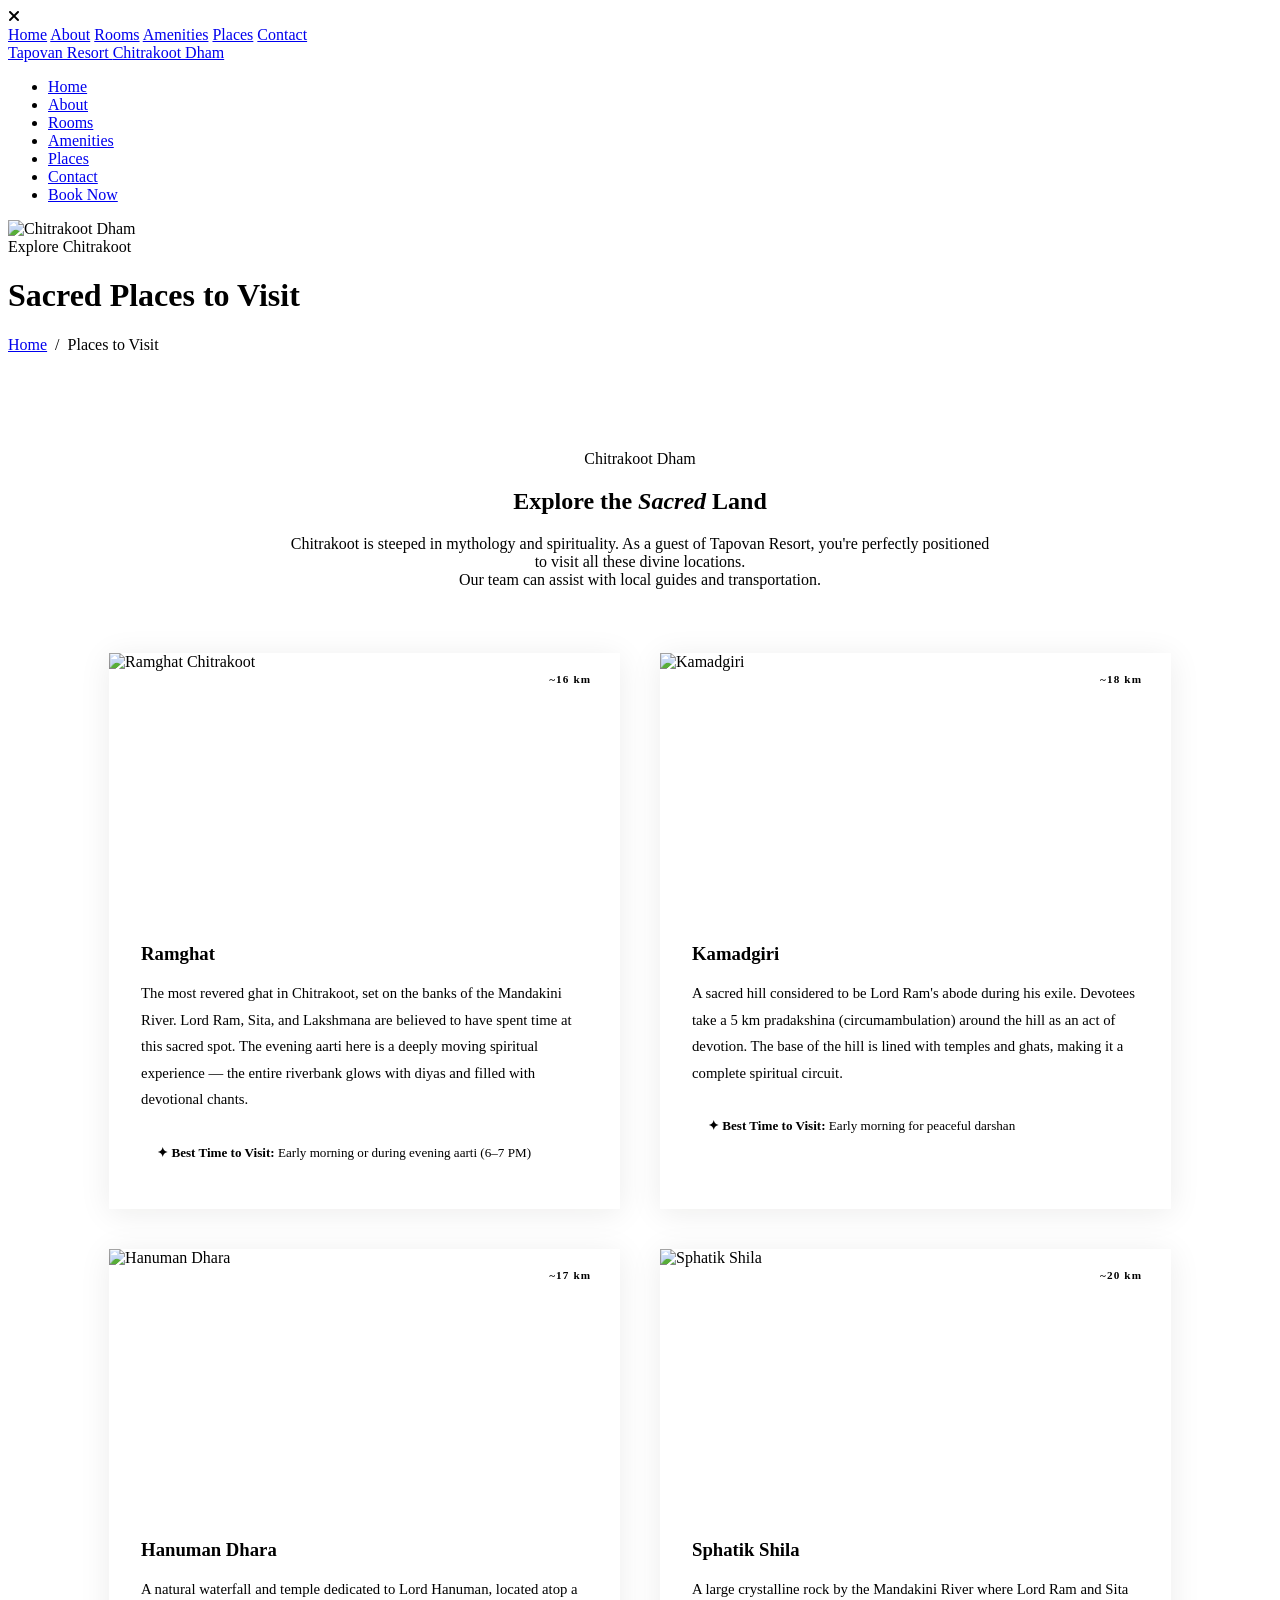
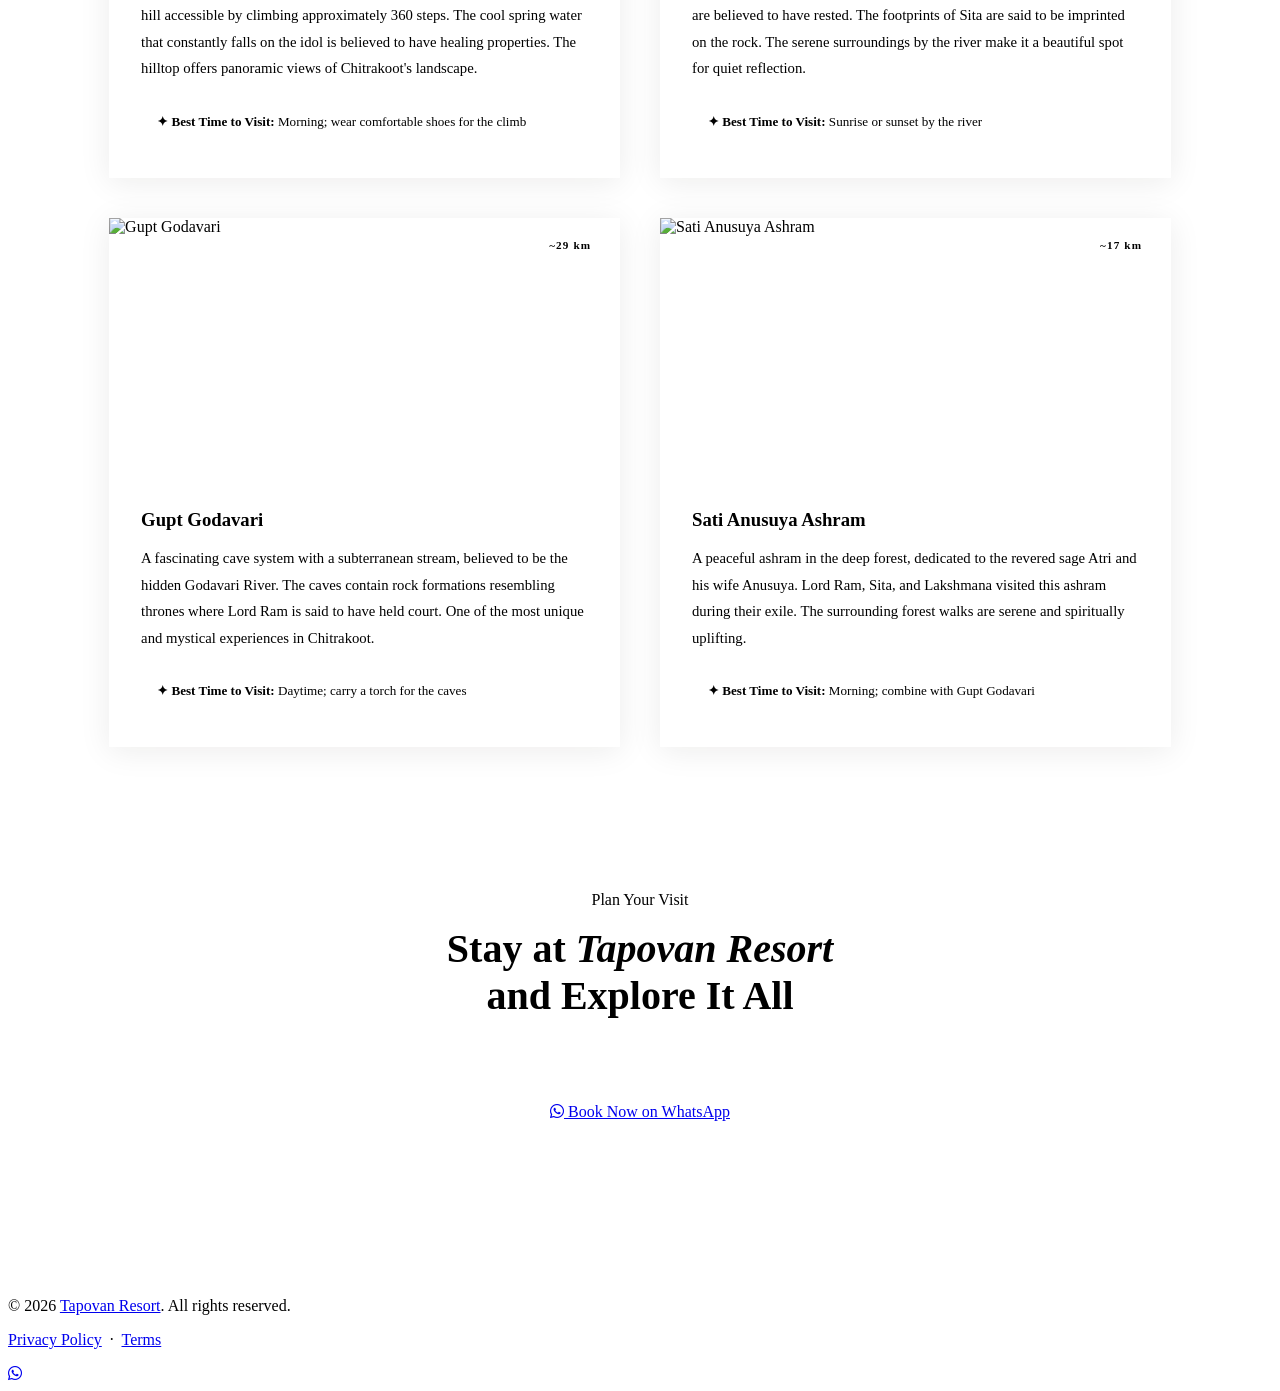
==== pages/places/index.html @ 36ac2119 "Create index.html" ====
<!DOCTYPE html>
<html lang="en">
<head>
  <meta charset="UTF-8" />
  <link rel="canonical" href="https://tapovanresort.co.in/pages/places/" />
  <meta name="viewport" content="width=device-width, initial-scale=1.0" />
  <title>Places to Visit Near Tapovan Resort - Chitrakoot Dham</title>
  <meta name="description" content="Explore the sacred places of Chitrakoot near Tapovan Resort — Ramghat, Kamadgiri, Hanuman Dhara, Sphatik Shila and more." />
  <link rel="stylesheet" href="../css/style.css" />
  <link rel="stylesheet" href="https://cdnjs.cloudflare.com/ajax/libs/font-awesome/6.5.0/css/all.min.css" />
  <style>
    .places-detail-grid {
      display: grid;
      grid-template-columns: repeat(auto-fit, minmax(340px, 1fr));
      gap: 2.5rem;
      margin-top: 4rem;
    }
    .place-detail-card {
      background: var(--white);
      overflow: hidden;
      box-shadow: 0 4px 30px rgba(26,22,18,0.08);
      transition: var(--transition);
    }
    .place-detail-card:hover { transform: translateY(-6px); box-shadow: var(--shadow); }
    .place-detail-img {
      height: 240px;
      overflow: hidden;
      position: relative;
    }
    .place-detail-img img {
      width: 100%; height: 100%;
      object-fit: cover;
      transition: transform 0.6s ease;
    }
    .place-detail-card:hover .place-detail-img img { transform: scale(1.06); }
    .place-distance-badge {
      position: absolute;
      top: 1rem; right: 1rem;
      background: var(--gold);
      color: var(--dark);
      font-size: 0.7rem;
      font-weight: 700;
      padding: 0.3rem 0.8rem;
      letter-spacing: 0.1em;
    }
    .place-detail-info { padding: 2rem; }
    .place-detail-info h3 { margin-bottom: 0.5rem; }
    .place-detail-info p { color: var(--text-mid); font-size: 0.92rem; line-height: 1.8; }
    .place-tips {
      margin-top: 1rem;
      padding: 1rem;
      background: var(--cream-2);
      font-size: 0.82rem;
      color: var(--text-mid);
    }
    .place-tips strong { color: var(--gold-dark); }
  </style>
</head>
<body>

  <!-- Mobile Menu -->
  <nav class="mobile-menu">
    <div class="mobile-menu-close"><i class="fa fa-times"></i></div>
    <a href="../index.html">Home</a>
    <a href="../index.html#about">About</a>
    <a href="../index.html#rooms">Rooms</a>
    <a href="../index.html#amenities">Amenities</a>
    <!-- <a href="../index.html#gallery">Gallery</a> -->
    <a href="places.html">Places</a>
    <a href="../index.html#contact">Contact</a>
  </nav>

  <!-- Navbar -->
  <nav id="navbar">
    <a href="../index.html" class="nav-logo">
      Tapovan Resort
      <span>Chitrakoot Dham</span>
    </a>
    <ul class="nav-links">
      <li><a href="../index.html">Home</a></li>
      <li><a href="../index.html#about">About</a></li>
      <li><a href="../index.html#rooms">Rooms</a></li>
      <li><a href="../index.html#amenities">Amenities</a></li>
      <!--- <li><a href="../index.html#gallery">Gallery</a></li> -->
      <li><a href="places.html">Places</a></li>
      <li><a href="../index.html#contact">Contact</a></li>
      <li><a href="https://wa.me/919956009727" target="_blank" class="nav-book">Book Now</a></li>
    </ul>
    <div class="hamburger"><span></span><span></span><span></span></div>
  </nav>

  <!-- Page Hero -->
  <div class="page-hero">
    <div class="page-hero-bg">
      <!--EDIT: Use a Chitrakoot landscape photo here — images/places-hero.jpg -->
      <img src="../images/places-hero.jpg" alt="Chitrakoot Dham" />
    </div>
    <div class="page-hero-overlay"></div>
    <div class="page-hero-content">
      <span class="section-tag" style="color:var(--gold-light);">Explore Chitrakoot</span>
      <h1>Sacred Places to Visit</h1>
      <div class="breadcrumb">
        <a href="../index.html">Home</a> &nbsp;/&nbsp; Places to Visit
      </div>
    </div>
  </div>

  <!-- Places Section -->
  <section style="padding: 6rem 8%;">
    <div style="text-align:center; max-width:700px; margin:0 auto 2rem;">
      <span class="section-tag reveal">Chitrakoot Dham</span>
      <h2 class="section-title reveal">Explore the <em>Sacred</em> Land</h2>
      <div class="gold-line center reveal"></div>
      <p class="section-desc reveal" style="margin:0 auto;">
        Chitrakoot is steeped in mythology and spirituality. As a guest of Tapovan Resort,
        you're perfectly positioned to visit all these divine locations. <br> Our team can assist
        with local guides and transportation.
      </p>
    </div>

    <div class="places-detail-grid">
      <!--
        EDIT: Update each place card:
        - Replace image paths (../images/place-X.jpg)
        - Update distances from your resort
        - Update descriptions with accurate info
      -->

      <div class="place-detail-card reveal">
        <div class="place-detail-img">
          <img src="../images/place-ramghat.jpg" alt="Ramghat Chitrakoot" />
          <div class="place-distance-badge">~16 km</div>
        </div>
        <div class="place-detail-info">
          <h3>Ramghat</h3>
          <p>
            The most revered ghat in Chitrakoot, set on the banks of the Mandakini River.
            Lord Ram, Sita, and Lakshmana are believed to have spent time at this sacred spot.
            The evening aarti here is a deeply moving spiritual experience — the entire riverbank
            glows with diyas and filled with devotional chants.
          </p>
          <div class="place-tips">
            <strong>✦ Best Time to Visit:</strong> Early morning or during evening aarti (6–7 PM)
          </div>
        </div>
      </div>

      <div class="place-detail-card reveal reveal-delay-1">
        <div class="place-detail-img">
          <img src="../images/place-kamadgiri.jpg" alt="Kamadgiri" />
          <div class="place-distance-badge">~18 km</div>
        </div>
        <div class="place-detail-info">
          <h3>Kamadgiri</h3>
          <p>
            A sacred hill considered to be Lord Ram's abode during his exile. Devotees take a 5 km
            pradakshina (circumambulation) around the hill as an act of devotion. The base of the
            hill is lined with temples and ghats, making it a complete spiritual circuit.
          </p>
          <div class="place-tips">
            <strong>✦ Best Time to Visit:</strong> Early morning for peaceful darshan
          </div>
        </div>
      </div>

      <div class="place-detail-card reveal">
        <div class="place-detail-img">
          <img src="../images/place-hanuman.jpg" alt="Hanuman Dhara" />
          <div class="place-distance-badge">~17 km</div>
        </div>
        <div class="place-detail-info">
          <h3>Hanuman Dhara</h3>
          <p>
            A natural waterfall and temple dedicated to Lord Hanuman, located atop a hill accessible
            by climbing approximately 360 steps. The cool spring water that constantly falls on the
            idol is believed to have healing properties. The hilltop offers panoramic views of
            Chitrakoot's landscape.
          </p>
          <div class="place-tips">
            <strong>✦ Best Time to Visit:</strong> Morning; wear comfortable shoes for the climb
          </div>
        </div>
      </div>

      <div class="place-detail-card reveal reveal-delay-1">
        <div class="place-detail-img">
          <img src="../images/place-sphatik.jpeg" alt="Sphatik Shila" />
          <div class="place-distance-badge">~20 km</div>
        </div>
        <div class="place-detail-info">
          <h3>Sphatik Shila</h3>
          <p>
            A large crystalline rock by the Mandakini River where Lord Ram and Sita are believed
            to have rested. The footprints of Sita are said to be imprinted on the rock. The serene
            surroundings by the river make it a beautiful spot for quiet reflection.
          </p>
          <div class="place-tips">
            <strong>✦ Best Time to Visit:</strong> Sunrise or sunset by the river
          </div>
        </div>
      </div>

      <div class="place-detail-card reveal">
        <div class="place-detail-img">
          <img src="../images/place-gupt-godavari.jpg" alt="Gupt Godavari" />
          <div class="place-distance-badge">~29 km</div>
        </div>
        <div class="place-detail-info">
          <h3>Gupt Godavari</h3>
          <p>
            A fascinating cave system with a subterranean stream, believed to be the hidden Godavari
            River. The caves contain rock formations resembling thrones where Lord Ram is said to
            have held court. One of the most unique and mystical experiences in Chitrakoot.
          </p>
          <div class="place-tips">
            <strong>✦ Best Time to Visit:</strong> Daytime; carry a torch for the caves
          </div>
        </div>
      </div>

      <div class="place-detail-card reveal reveal-delay-1">
        <div class="place-detail-img">
          <img src="../images/place-sati-anusuya.jpg" alt="Sati Anusuya Ashram" />
          <div class="place-distance-badge">~17 km</div>
        </div>
        <div class="place-detail-info">
          <h3>Sati Anusuya Ashram</h3>
          <p>
            A peaceful ashram in the deep forest, dedicated to the revered sage Atri and his wife
            Anusuya. Lord Ram, Sita, and Lakshmana visited this ashram during their exile. The
            surrounding forest walks are serene and spiritually uplifting.
          </p>
          <div class="place-tips">
            <strong>✦ Best Time to Visit:</strong> Morning; combine with Gupt Godavari
          </div>
        </div>
      </div>

    </div>

    <!-- CTA -->
    <div style="text-align:center; margin-top:5rem; padding:4rem; background:var(--dark);" class="reveal">
      <span class="section-tag" style="color:var(--gold-light);">Plan Your Visit</span>
      <h2 style="color:var(--white); font-family:var(--font-display); font-size:2.5rem; margin:1rem 0;">
        Stay at <em style="color:var(--gold-light);">Tapovan Resort</em><br>and Explore It All
      </h2>
      <p style="color:rgba(255,255,255,0.6); max-width:500px; margin:0 auto 2rem;">
        Our resort is your perfect base for exploring Chitrakoot's divine sites. We can arrange
        local guides, transport, and day itineraries for you.
      </p>
      <a href="https://wa.me/919956009727" target="_blank" class="btn btn-gold">
        <i class="fab fa-whatsapp"></i> Book Now on WhatsApp
      </a>
    </div>
  </section>

  <!-- Footer -->
  <footer>
    <div class="footer-bottom" style="border-top:none; padding-top:0;">
      <p>© 2026 <a href="../index.html">Tapovan Resort</a>. All rights reserved.</p>
      <p><a href="privacy.html">Privacy Policy</a> &nbsp;·&nbsp; <a href="terms.html">Terms</a></p>
    </div>
  </footer>

  <a href="https://wa.me/919956009727" target="_blank" class="whatsapp-float">
    <i class="fab fa-whatsapp"></i>
  </a>

  <script src="../js/main.js"></script>
</body>
</html>
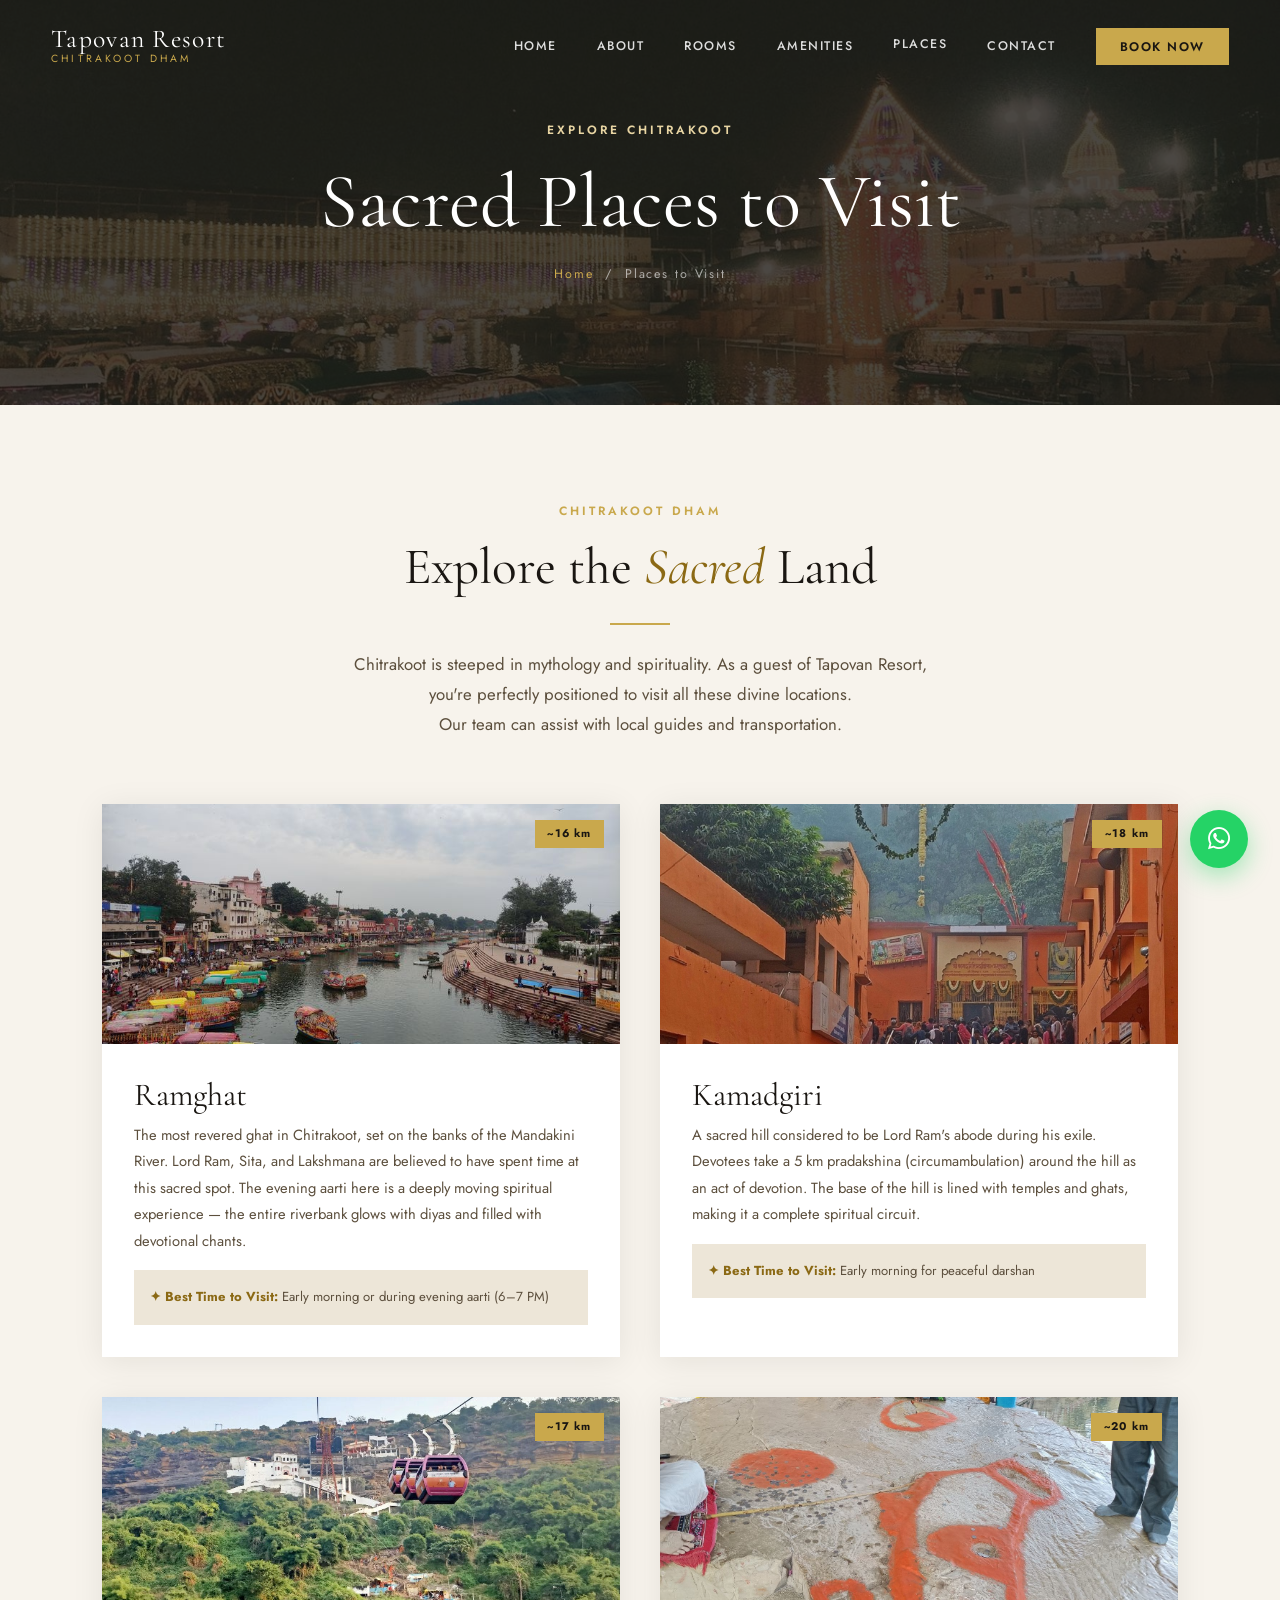
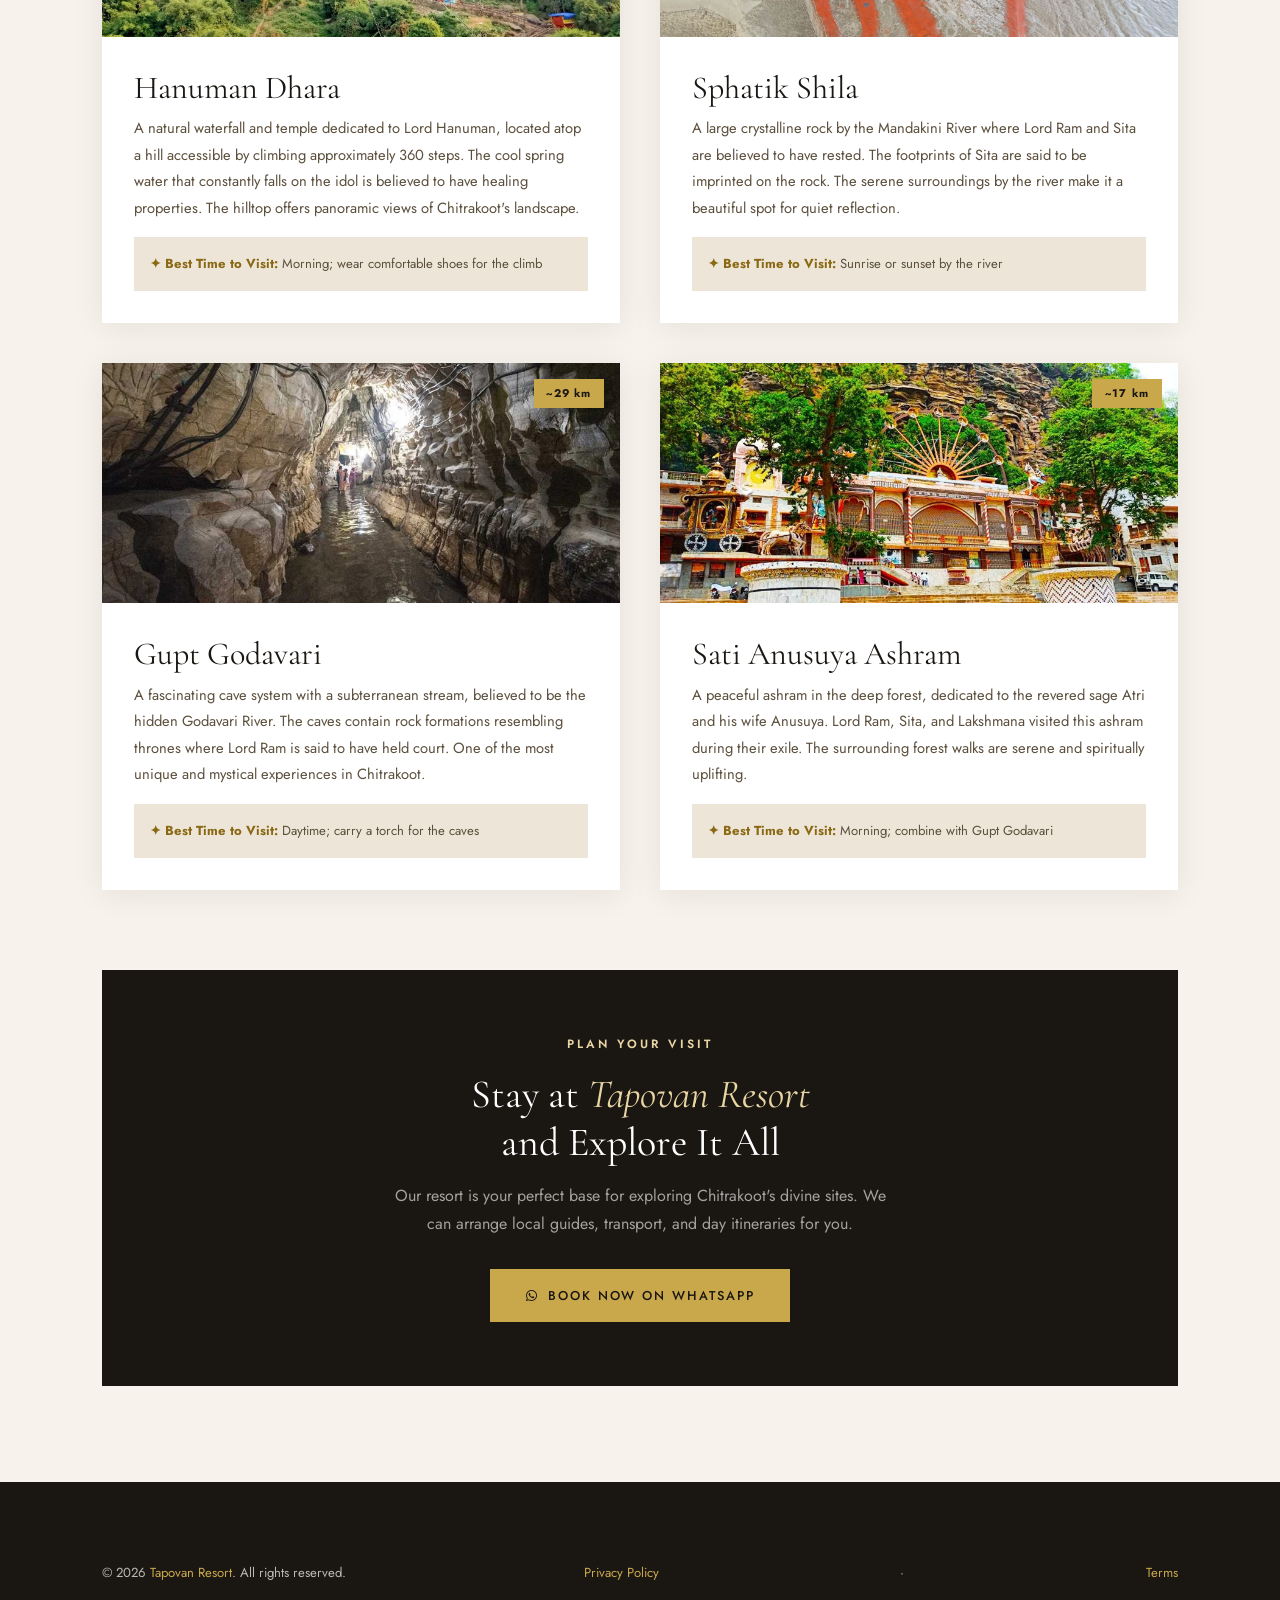
==== commit ec5dd2b3: "Update index.html" ====
--- a/pages/places/index.html
+++ b/pages/places/index.html
@@ -6,7 +6,7 @@
   <meta name="viewport" content="width=device-width, initial-scale=1.0" />
   <title>Places to Visit Near Tapovan Resort - Chitrakoot Dham</title>
   <meta name="description" content="Explore the sacred places of Chitrakoot near Tapovan Resort — Ramghat, Kamadgiri, Hanuman Dhara, Sphatik Shila and more." />
-  <link rel="stylesheet" href="../css/style.css" />
+  <link rel="stylesheet" href="../../css/style.css" />
   <link rel="stylesheet" href="https://cdnjs.cloudflare.com/ajax/libs/font-awesome/6.5.0/css/all.min.css" />
   <style>
     .places-detail-grid {
@@ -61,29 +61,29 @@
   <!-- Mobile Menu -->
   <nav class="mobile-menu">
     <div class="mobile-menu-close"><i class="fa fa-times"></i></div>
-    <a href="../index.html">Home</a>
-    <a href="../index.html#about">About</a>
-    <a href="../index.html#rooms">Rooms</a>
-    <a href="../index.html#amenities">Amenities</a>
-    <!-- <a href="../index.html#gallery">Gallery</a> -->
-    <a href="places.html">Places</a>
-    <a href="../index.html#contact">Contact</a>
+    <a href="../../index.html">Home</a>
+    <a href="../../index.html#about">About</a>
+    <a href="../../index.html#rooms">Rooms</a>
+    <a href="../../index.html#amenities">Amenities</a>
+    <!-- <a href="../../index.html#gallery">Gallery</a> -->
+    <a href="../places/">Places</a>
+    <a href="../../index.html#contact">Contact</a>
   </nav>
 
   <!-- Navbar -->
   <nav id="navbar">
-    <a href="../index.html" class="nav-logo">
+    <a href="../../index.html" class="nav-logo">
       Tapovan Resort
       <span>Chitrakoot Dham</span>
     </a>
     <ul class="nav-links">
-      <li><a href="../index.html">Home</a></li>
-      <li><a href="../index.html#about">About</a></li>
-      <li><a href="../index.html#rooms">Rooms</a></li>
-      <li><a href="../index.html#amenities">Amenities</a></li>
-      <!--- <li><a href="../index.html#gallery">Gallery</a></li> -->
-      <li><a href="places.html">Places</a></li>
-      <li><a href="../index.html#contact">Contact</a></li>
+      <li><a href="../../index.html">Home</a></li>
+      <li><a href="../../index.html#about">About</a></li>
+      <li><a href="../../index.html#rooms">Rooms</a></li>
+      <li><a href="../../index.html#amenities">Amenities</a></li>
+      <!--- <li><a href="../../index.html#gallery">Gallery</a></li> -->
+      <a href="../places/">Places</a>
+      <li><a href="../../index.html#contact">Contact</a></li>
       <li><a href="https://wa.me/919956009727" target="_blank" class="nav-book">Book Now</a></li>
     </ul>
     <div class="hamburger"><span></span><span></span><span></span></div>
@@ -93,14 +93,14 @@
   <div class="page-hero">
     <div class="page-hero-bg">
       <!--EDIT: Use a Chitrakoot landscape photo here — images/places-hero.jpg -->
-      <img src="../images/places-hero.jpg" alt="Chitrakoot Dham" />
+      <img src="../../images/places-hero.jpg" alt="Chitrakoot Dham" />
     </div>
     <div class="page-hero-overlay"></div>
     <div class="page-hero-content">
       <span class="section-tag" style="color:var(--gold-light);">Explore Chitrakoot</span>
       <h1>Sacred Places to Visit</h1>
       <div class="breadcrumb">
-        <a href="../index.html">Home</a> &nbsp;/&nbsp; Places to Visit
+        <a href="../../index.html">Home</a> &nbsp;/&nbsp; Places to Visit
       </div>
     </div>
   </div>
@@ -121,14 +121,14 @@
     <div class="places-detail-grid">
       <!--
         EDIT: Update each place card:
-        - Replace image paths (../images/place-X.jpg)
+        - Replace image paths (../../images/place-X.jpg)
         - Update distances from your resort
         - Update descriptions with accurate info
       -->
 
       <div class="place-detail-card reveal">
         <div class="place-detail-img">
-          <img src="../images/place-ramghat.jpg" alt="Ramghat Chitrakoot" />
+          <img src="../../images/place-ramghat.jpg" alt="Ramghat Chitrakoot" />
           <div class="place-distance-badge">~16 km</div>
         </div>
         <div class="place-detail-info">
@@ -147,7 +147,7 @@
 
       <div class="place-detail-card reveal reveal-delay-1">
         <div class="place-detail-img">
-          <img src="../images/place-kamadgiri.jpg" alt="Kamadgiri" />
+          <img src="../../images/place-kamadgiri.jpg" alt="Kamadgiri" />
           <div class="place-distance-badge">~18 km</div>
         </div>
         <div class="place-detail-info">
@@ -165,7 +165,7 @@
 
       <div class="place-detail-card reveal">
         <div class="place-detail-img">
-          <img src="../images/place-hanuman.jpg" alt="Hanuman Dhara" />
+          <img src="../../images/place-hanuman.jpg" alt="Hanuman Dhara" />
           <div class="place-distance-badge">~17 km</div>
         </div>
         <div class="place-detail-info">
@@ -184,7 +184,7 @@
 
       <div class="place-detail-card reveal reveal-delay-1">
         <div class="place-detail-img">
-          <img src="../images/place-sphatik.jpeg" alt="Sphatik Shila" />
+          <img src="../../images/place-sphatik.jpeg" alt="Sphatik Shila" />
           <div class="place-distance-badge">~20 km</div>
         </div>
         <div class="place-detail-info">
@@ -202,7 +202,7 @@
 
       <div class="place-detail-card reveal">
         <div class="place-detail-img">
-          <img src="../images/place-gupt-godavari.jpg" alt="Gupt Godavari" />
+          <img src="../../images/place-gupt-godavari.jpg" alt="Gupt Godavari" />
           <div class="place-distance-badge">~29 km</div>
         </div>
         <div class="place-detail-info">
@@ -220,7 +220,7 @@
 
       <div class="place-detail-card reveal reveal-delay-1">
         <div class="place-detail-img">
-          <img src="../images/place-sati-anusuya.jpg" alt="Sati Anusuya Ashram" />
+          <img src="../../images/place-sati-anusuya.jpg" alt="Sati Anusuya Ashram" />
           <div class="place-distance-badge">~17 km</div>
         </div>
         <div class="place-detail-info">
@@ -257,8 +257,8 @@
   <!-- Footer -->
   <footer>
     <div class="footer-bottom" style="border-top:none; padding-top:0;">
-      <p>© 2026 <a href="../index.html">Tapovan Resort</a>. All rights reserved.</p>
-      <p><a href="privacy.html">Privacy Policy</a> &nbsp;·&nbsp; <a href="terms.html">Terms</a></p>
+      <p>© 2026 <a href="../../index.html">Tapovan Resort</a>. All rights reserved.</p>
+      <a href="../privacy/">Privacy Policy</a> &nbsp;·&nbsp; <a href="../terms/">Terms</a>
     </div>
   </footer>
 
@@ -266,6 +266,6 @@
     <i class="fab fa-whatsapp"></i>
   </a>
 
-  <script src="../js/main.js"></script>
+  <script src="../../js/main.js"></script>
 </body>
 </html>
--- a/css/style.css
+++ b/css/style.css
@@ -0,0 +1,1117 @@
+/* ============================================
+   TAPOVAN RESORT — GLOBAL STYLES
+   Edit colors in :root to retheme the site
+   ============================================ */
+
+@import url('https://fonts.googleapis.com/css2?family=Cormorant+Garamond:ital,wght@0,300;0,400;0,600;1,300;1,400&family=Jost:wght@300;400;500;600&display=swap');
+
+:root {
+  --gold: #C9A84C;
+  --gold-light: #E8D5A3;
+  --gold-dark: #8B6914;
+  --dark: #1A1612;
+  --dark-2: #2C2520;
+  --dark-3: #3D3530;
+  --cream: #F7F3EC;
+  --cream-2: #EDE6D8;
+  --white: #FFFFFF;
+  --text-dark: #1A1612;
+  --text-mid: #5C4F3D;
+  --text-light: #9A8C7A;
+  --font-display: 'Cormorant Garamond', Georgia, serif;
+  --font-body: 'Jost', sans-serif;
+  --transition: all 0.4s cubic-bezier(0.25, 0.46, 0.45, 0.94);
+  --shadow: 0 20px 60px rgba(26, 22, 18, 0.15);
+  --shadow-gold: 0 10px 40px rgba(201, 168, 76, 0.2);
+}
+
+*, *::before, *::after { box-sizing: border-box; margin: 0; padding: 0; }
+
+html { scroll-behavior: smooth; }
+
+body {
+  font-family: var(--font-body);
+  color: var(--text-dark);
+  background: var(--cream);
+  overflow-x: hidden;
+  line-height: 1.7;
+}
+
+img { max-width: 100%; display: block; }
+a { text-decoration: none; color: inherit; }
+ul { list-style: none; }
+
+/* ── TYPOGRAPHY ── */
+h1, h2, h3, h4 { font-family: var(--font-display); font-weight: 400; line-height: 1.2; }
+h1 { font-size: clamp(2.5rem, 6vw, 5rem); }
+h2 { font-size: clamp(2rem, 4vw, 3.5rem); }
+h3 { font-size: clamp(1.4rem, 2.5vw, 2rem); }
+h4 { font-size: 1.3rem; }
+
+.section-tag {
+  font-family: var(--font-body);
+  font-size: 0.75rem;
+  font-weight: 600;
+  letter-spacing: 0.25em;
+  text-transform: uppercase;
+  color: var(--gold);
+  display: block;
+  margin-bottom: 1rem;
+}
+
+.section-title {
+  font-family: var(--font-display);
+  color: var(--dark);
+  margin-bottom: 1.5rem;
+}
+
+.section-title em {
+  font-style: italic;
+  color: var(--gold-dark);
+}
+
+.section-desc {
+  color: var(--text-mid);
+  font-size: 1.05rem;
+  max-width: 600px;
+  line-height: 1.8;
+}
+
+/* ── BUTTONS ── */
+.btn {
+  display: inline-flex;
+  align-items: center;
+  gap: 0.6rem;
+  padding: 1rem 2.2rem;
+  font-family: var(--font-body);
+  font-size: 0.8rem;
+  font-weight: 500;
+  letter-spacing: 0.15em;
+  text-transform: uppercase;
+  border: none;
+  cursor: pointer;
+  transition: var(--transition);
+  text-decoration: none;
+}
+
+.btn-gold {
+  background: var(--gold);
+  color: var(--dark);
+}
+.btn-gold:hover {
+  background: var(--gold-dark);
+  color: var(--white);
+  transform: translateY(-2px);
+  box-shadow: var(--shadow-gold);
+}
+
+.btn-outline {
+  background: transparent;
+  color: var(--white);
+  border: 1px solid rgba(255,255,255,0.5);
+}
+.btn-outline:hover {
+  background: var(--white);
+  color: var(--dark);
+  border-color: var(--white);
+}
+
+.btn-dark {
+  background: var(--dark);
+  color: var(--gold);
+}
+.btn-dark:hover {
+  background: var(--dark-2);
+  transform: translateY(-2px);
+}
+
+/* ── GOLD DIVIDER ── */
+.gold-line {
+  width: 60px;
+  height: 2px;
+  background: var(--gold);
+  margin: 1.5rem 0;
+}
+.gold-line.center { margin: 1.5rem auto; }
+
+/* ── PRELOADER ── */
+#preloader {
+  position: fixed;
+  inset: 0;
+  background: var(--dark);
+  z-index: 9999;
+  display: flex;
+  align-items: center;
+  justify-content: center;
+  flex-direction: column;
+  gap: 1.5rem;
+  transition: opacity 0.6s ease, visibility 0.6s ease;
+}
+#preloader.hidden { opacity: 0; visibility: hidden; }
+#preloader .pre-logo {
+  font-family: var(--font-display);
+  font-size: 2.5rem;
+  color: var(--gold);
+  letter-spacing: 0.1em;
+}
+#preloader .pre-line {
+  width: 0;
+  height: 1px;
+  background: var(--gold);
+  animation: preload 1.5s ease forwards;
+}
+@keyframes preload { to { width: 200px; } }
+
+/* ── NAVIGATION ── */
+#navbar {
+  position: fixed;
+  top: 0; left: 0; right: 0;
+  z-index: 1000;
+  padding: 1.5rem 4%;
+  display: flex;
+  align-items: center;
+  justify-content: space-between;
+  transition: var(--transition);
+  height: 90px;
+}
+#navbar.scrolled {
+  height: 90px;
+  background: rgba(26, 22, 18, 0.97);
+  backdrop-filter: blur(20px);
+  padding: 0 4%;
+  box-shadow: 0 4px 30px rgba(0,0,0,0.3);
+}
+.nav-logo {
+  font-family: var(--font-display);
+  font-size: 1.6rem;
+  color: var(--white);
+  letter-spacing: 0.05em;
+  line-height: 1.1;
+}
+.nav-logo span {
+  display: block;
+  font-size: 0.65rem;
+  font-family: var(--font-body);
+  letter-spacing: 0.3em;
+  text-transform: uppercase;
+  color: var(--gold);
+  font-weight: 400;
+}
+.nav-links {
+  display: flex;
+  align-items: center;
+  gap: 2.5rem;
+}
+.nav-links a {
+  font-size: 0.78rem;
+  font-weight: 500;
+  letter-spacing: 0.12em;
+  text-transform: uppercase;
+  color: rgba(255,255,255,0.85);
+  transition: var(--transition);
+  position: relative;
+}
+.nav-links a::after {
+  content: '';
+  position: absolute;
+  bottom: -4px; left: 0;
+  width: 0; height: 1px;
+  background: var(--gold);
+  transition: var(--transition);
+}
+.nav-links a:hover { color: var(--gold); }
+.nav-links a:hover::after { width: 100%; }
+.nav-book { 
+  background: var(--gold); 
+  color: var(--dark) !important; 
+  padding: 0.6rem 1.5rem;
+  font-weight: 600 !important;
+}
+.nav-book:hover { background: var(--gold-dark); color: var(--white) !important; }
+.nav-book::after { display: none !important; }
+
+.hamburger {
+  display: none;
+  flex-direction: column;
+  gap: 5px;
+  cursor: pointer;
+  padding: 5px;
+}
+.hamburger span {
+  display: block;
+  width: 25px; height: 2px;
+  background: var(--white);
+  transition: var(--transition);
+}
+
+/* ── HERO ── */
+.hero {
+  position: relative;
+  height: 100vh;
+  min-height: 700px;
+  display: flex;
+  align-items: center;
+  overflow: hidden;
+}
+.hero-bg {
+  position: absolute;
+  inset: 0;
+  /* EDIT: Replace with your hero image URL */
+  background: linear-gradient(135deg, #2C2520 0%, #1A1612 50%, #3D2E1A 100%);
+  background-size: cover;
+  background-position: center;
+}
+.hero-bg img {
+  width: 100%; height: 100%;
+  object-fit: cover;
+  opacity: 0.7;
+}
+.hero-overlay {
+  position: absolute;
+  inset: 0;
+  background: linear-gradient(
+    to right,
+    rgba(26,22,18,0.85) 0%,
+    rgba(26,22,18,0.5) 50%,
+    rgba(26,22,18,0.2) 100%
+  );
+}
+.hero-content {
+  position: relative;
+  z-index: 2;
+  padding: 0 8%;
+  max-width: 750px;
+  animation: heroFadeIn 1.2s ease 0.5s both;
+}
+@keyframes heroFadeIn {
+  from { opacity: 0; transform: translateY(30px); }
+  to { opacity: 1; transform: translateY(0); }
+}
+.hero-tag {
+  font-size: 0.75rem;
+  font-weight: 600;
+  letter-spacing: 0.3em;
+  text-transform: uppercase;
+  color: var(--gold);
+  margin-bottom: 1.5rem;
+  display: flex;
+  align-items: center;
+  gap: 1rem;
+}
+.hero-tag::before {
+  content: '';
+  width: 40px; height: 1px;
+  background: var(--gold);
+}
+.hero h1 {
+  color: var(--white);
+  margin-bottom: 1.5rem;
+  font-weight: 300;
+}
+.hero h1 em {
+  font-style: italic;
+  color: var(--gold-light);
+}
+.hero-desc {
+  color: rgba(255,255,255,0.8);
+  font-size: 1.1rem;
+  margin-bottom: 2.5rem;
+  max-width: 500px;
+}
+.hero-actions { display: flex; gap: 1rem; flex-wrap: wrap; }
+
+.hero-scroll {
+  position: absolute;
+  bottom: 3rem; left: 50%;
+  transform: translateX(-50%);
+  z-index: 2;
+  display: flex;
+  flex-direction: column;
+  align-items: center;
+  gap: 0.5rem;
+  color: rgba(255,255,255,0.6);
+  font-size: 0.7rem;
+  letter-spacing: 0.2em;
+  text-transform: uppercase;
+  animation: bounce 2s ease infinite;
+}
+.hero-scroll::after {
+  content: '';
+  width: 1px; height: 50px;
+  background: linear-gradient(to bottom, rgba(255,255,255,0.6), transparent);
+}
+@keyframes bounce {
+  0%, 100% { transform: translateX(-50%) translateY(0); }
+  50% { transform: translateX(-50%) translateY(8px); }
+}
+
+/* ── BOOKING BAR ── */
+.booking-bar {
+  background: var(--dark);
+  padding: 2rem 8%;
+  display: flex;
+  align-items: flex-end;
+  gap: 1.5rem;
+  flex-wrap: wrap;
+  border-top: 2px solid var(--gold);
+}
+.booking-field {
+  flex: 1;
+  min-width: 180px;
+}
+.booking-field label {
+  display: block;
+  font-size: 0.7rem;
+  font-weight: 600;
+  letter-spacing: 0.2em;
+  text-transform: uppercase;
+  color: var(--gold);
+  margin-bottom: 0.5rem;
+}
+.booking-field input,
+.booking-field select {
+  width: 100%;
+  background: transparent;
+  border: none;
+  border-bottom: 1px solid rgba(255,255,255,0.2);
+  color: var(--white);
+  padding: 0.5rem 0;
+  font-family: var(--font-body);
+  font-size: 0.95rem;
+  outline: none;
+  transition: var(--transition);
+  cursor: pointer;
+}
+.booking-field input:focus,
+.booking-field select:focus { border-bottom-color: var(--gold); }
+.booking-field select option { background: var(--dark-2); color: var(--white); }
+.booking-field input[type="date"]::-webkit-calendar-picker-indicator { filter: invert(1) opacity(0.5); }
+
+/* ── ABOUT SECTION ── */
+.about {
+  padding: 8rem 8%;
+  display: grid;
+  grid-template-columns: 1fr 1fr;
+  gap: 6rem;
+  align-items: center;
+}
+.about-images {
+  position: relative;
+  height: 550px;
+}
+.about-img-main {
+  position: absolute;
+  top: 0; left: 0;
+  width: 75%; height: 80%;
+  object-fit: cover;
+  box-shadow: var(--shadow);
+}
+.about-img-secondary {
+  position: absolute;
+  bottom: 0; right: 0;
+  width: 55%; height: 55%;
+  object-fit: cover;
+  box-shadow: var(--shadow);
+  border: 6px solid var(--cream);
+}
+.about-badge {
+  position: absolute;
+  top: 50%; left: 60%;
+  transform: translate(-50%, -50%);
+  width: 110px; height: 110px;
+  background: var(--gold);
+  border-radius: 50%;
+  display: flex;
+  flex-direction: column;
+  align-items: center;
+  justify-content: center;
+  z-index: 2;
+  box-shadow: var(--shadow-gold);
+  text-align: center;
+}
+.about-badge .num {
+  font-family: var(--font-display);
+  font-size: 2rem;
+  color: var(--dark);
+  line-height: 1;
+}
+.about-badge .lbl {
+  font-size: 0.6rem;
+  font-weight: 600;
+  letter-spacing: 0.1em;
+  text-transform: uppercase;
+  color: var(--dark);
+}
+.about-content { padding-right: 2rem; }
+.about-features {
+  display: grid;
+  grid-template-columns: 1fr 1fr;
+  gap: 1rem;
+  margin-top: 2rem;
+}
+.about-feature {
+  display: flex;
+  align-items: center;
+  gap: 0.7rem;
+  font-size: 0.9rem;
+  color: var(--text-mid);
+}
+.about-feature::before {
+  content: '✦';
+  color: var(--gold);
+  font-size: 0.6rem;
+  flex-shrink: 0;
+}
+
+/* ── HIGHLIGHTS (Offers) ── */
+.highlights {
+  background: var(--dark);
+  padding: 6rem 8%;
+  text-align: center;
+}
+.highlights .section-title { color: var(--white); }
+.highlights .section-desc { color: rgba(255,255,255,0.6); margin: 0 auto 4rem; }
+.highlights-grid {
+  display: grid;
+  grid-template-columns: repeat(auto-fit, minmax(240px, 1fr));
+  gap: 1.5rem;
+}
+.highlight-card {
+  position: relative;
+  height: 320px;
+  overflow: hidden;
+  cursor: pointer;
+}
+.highlight-card img {
+  width: 100%; height: 100%;
+  object-fit: cover;
+  transition: transform 0.6s ease;
+}
+.highlight-card:hover img { transform: scale(1.08); }
+.highlight-overlay {
+  position: absolute;
+  inset: 0;
+  background: linear-gradient(to top, rgba(26,22,18,0.9) 0%, rgba(26,22,18,0.2) 60%);
+  display: flex;
+  flex-direction: column;
+  justify-content: flex-end;
+  padding: 2rem 1.5rem;
+  transition: var(--transition);
+}
+.highlight-card:hover .highlight-overlay { background: linear-gradient(to top, rgba(26,22,18,0.95) 0%, rgba(26,22,18,0.4) 60%); }
+.highlight-overlay h3 {
+  color: var(--white);
+  font-size: 1.4rem;
+  margin-bottom: 0.5rem;
+}
+.highlight-overlay p {
+  color: rgba(255,255,255,0);
+  font-size: 0.85rem;
+  transition: var(--transition);
+  transform: translateY(10px);
+}
+.highlight-card:hover .highlight-overlay p {
+  color: rgba(255,255,255,0.8);
+  transform: translateY(0);
+}
+.highlight-icon {
+  width: 40px; height: 40px;
+  border: 1px solid var(--gold);
+  border-radius: 50%;
+  display: flex;
+  align-items: center;
+  justify-content: center;
+  margin-bottom: 1rem;
+  font-size: 1rem;
+}
+
+/* ── ROOMS ── */
+.rooms {
+  padding: 8rem 8%;
+}
+.rooms-header {
+  display: flex;
+  justify-content: space-between;
+  align-items: flex-end;
+  margin-bottom: 4rem;
+  flex-wrap: wrap;
+  gap: 2rem;
+}
+.rooms-grid {
+  display: grid;
+  grid-template-columns: repeat(auto-fit, minmax(300px, 1fr));
+  gap: 2rem;
+}
+.room-card {
+  background: var(--white);
+  overflow: hidden;
+  box-shadow: 0 4px 30px rgba(26,22,18,0.08);
+  transition: var(--transition);
+}
+.room-card:hover { transform: translateY(-8px); box-shadow: var(--shadow); }
+.room-img {
+  position: relative;
+  height: 260px;
+  overflow: hidden;
+}
+.room-img img {
+  width: 100%; height: 100%;
+  object-fit: cover;
+  transition: transform 0.6s ease;
+}
+.room-card:hover .room-img img { transform: scale(1.06); }
+.room-tag {
+  position: absolute;
+  top: 1rem; left: 1rem;
+  background: var(--gold);
+  color: var(--dark);
+  font-size: 0.65rem;
+  font-weight: 700;
+  letter-spacing: 0.15em;
+  text-transform: uppercase;
+  padding: 0.3rem 0.8rem;
+}
+.room-info { padding: 1.8rem; }
+.room-info h3 { margin-bottom: 0.5rem; color: var(--dark); }
+.room-amenities {
+  display: flex;
+  gap: 1rem;
+  flex-wrap: wrap;
+  margin: 1rem 0;
+}
+.room-amenity {
+  font-size: 0.75rem;
+  color: var(--text-light);
+  display: flex;
+  align-items: center;
+  gap: 0.3rem;
+}
+.room-amenity::before { content: '◆'; font-size: 0.4rem; color: var(--gold); }
+.room-footer {
+  display: flex;
+  justify-content: space-between;
+  align-items: center;
+  margin-top: 1.5rem;
+  padding-top: 1.5rem;
+  border-top: 1px solid var(--cream-2);
+}
+.room-price { font-family: var(--font-display); font-size: 1.6rem; color: var(--dark); }
+.room-price span { font-size: 0.75rem; font-family: var(--font-body); color: var(--text-light); }
+
+/* ── AMENITIES ── */
+.amenities {
+  background: var(--cream-2);
+  padding: 8rem 8%;
+  text-align: center;
+}
+.amenities-grid {
+  display: flex;
+  flex-wrap: wrap;
+  justify-content: center;
+  gap: 40px;
+  grid-template-columns: repeat(auto-fit, minmax(180px, 1fr));
+  margin-top: 4rem;
+}
+.amenity-item {
+  width: 260px;
+  padding: 2.5rem 1.5rem;
+  background: var(--white);
+  transition: var(--transition);
+  cursor: default;
+}
+.amenity-item:hover {
+  background: var(--dark);
+  transform: translateY(-8px);
+  box-shadow: var(--shadow);
+}
+.amenity-item:hover .amenity-name { color: var(--gold); }
+.amenity-item:hover .amenity-desc { color: rgba(255,255,255,0.6); }
+.amenity-icon {
+  font-size: 2rem;
+  margin-bottom: 1rem;
+  display: block;
+}
+.amenity-name {
+  font-family: var(--font-display);
+  font-size: 1.1rem;
+  color: var(--dark);
+  margin-bottom: 0.5rem;
+  transition: var(--transition);
+}
+.amenity-desc {
+  font-size: 0.8rem;
+  color: var(--text-light);
+  transition: var(--transition);
+}
+
+/* ── GALLERY ── */
+.gallery { padding: 8rem 8%; }
+.gallery-header { text-align: center; margin-bottom: 4rem; }
+.gallery-grid {
+  display: grid;
+  grid-template-columns: repeat(12, 1fr);
+  grid-template-rows: auto;
+  gap: 1rem;
+}
+.gallery-item {
+  overflow: hidden;
+  cursor: pointer;
+  position: relative;
+}
+.gallery-item:nth-child(1) { grid-column: span 8; grid-row: span 2; }
+.gallery-item:nth-child(2) { grid-column: span 4; }
+.gallery-item:nth-child(3) { grid-column: span 4; }
+.gallery-item:nth-child(4) { grid-column: span 4; }
+.gallery-item:nth-child(5) { grid-column: span 4; }
+.gallery-item:nth-child(6) { grid-column: span 4; }
+
+.gallery-item img {
+  width: 100%; height: 100%;
+  object-fit: cover;
+  min-height: 200px;
+  transition: transform 0.6s ease;
+}
+.gallery-item:hover img { transform: scale(1.08); }
+.gallery-item-overlay {
+  position: absolute;
+  inset: 0;
+  background: rgba(26,22,18,0);
+  display: flex;
+  align-items: center;
+  justify-content: center;
+  transition: var(--transition);
+}
+.gallery-item:hover .gallery-item-overlay { background: rgba(26,22,18,0.4); }
+.gallery-item-overlay span {
+  color: var(--white);
+  font-size: 1.5rem;
+  opacity: 0;
+  transition: var(--transition);
+}
+.gallery-item:hover .gallery-item-overlay span { opacity: 1; }
+
+/* Lightbox */
+.lightbox {
+  position: fixed;
+  inset: 0;
+  background: rgba(0,0,0,0.95);
+  z-index: 9000;
+  display: none;
+  align-items: center;
+  justify-content: center;
+}
+.lightbox.active { display: flex; }
+.lightbox img { max-width: 90vw; max-height: 90vh; object-fit: contain; }
+.lightbox-close {
+  position: absolute;
+  top: 2rem; right: 2rem;
+  color: var(--white);
+  font-size: 2rem;
+  cursor: pointer;
+  width: 50px; height: 50px;
+  display: flex;
+  align-items: center;
+  justify-content: center;
+  border: 1px solid rgba(255,255,255,0.3);
+  transition: var(--transition);
+}
+.lightbox-close:hover { background: var(--gold); color: var(--dark); border-color: var(--gold); }
+
+/* ── LOCATION ── */
+.location {
+  background: var(--dark);
+  padding: 8rem 8%;
+  display: grid;
+  grid-template-columns: 1fr 1fr;
+  gap: 6rem;
+  align-items: center;
+}
+.location-content .section-title { color: var(--white); }
+.location-content .section-desc { color: rgba(255,255,255,0.6); }
+.location-details { margin-top: 2.5rem; }
+.location-detail {
+  display: flex;
+  gap: 1.2rem;
+  padding: 1.2rem 0;
+  border-bottom: 1px solid rgba(255,255,255,0.1);
+}
+.location-detail:last-child { border-bottom: none; }
+.location-detail-icon {
+  width: 40px; height: 40px;
+  border: 1px solid var(--gold);
+  border-radius: 50%;
+  display: flex;
+  align-items: center;
+  justify-content: center;
+  flex-shrink: 0;
+  color: var(--gold);
+  font-size: 1rem;
+}
+.location-detail-text h4 {
+  font-family: var(--font-body);
+  font-size: 0.75rem;
+  font-weight: 600;
+  letter-spacing: 0.15em;
+  text-transform: uppercase;
+  color: var(--gold);
+  margin-bottom: 0.3rem;
+}
+.location-detail-text p { color: rgba(255,255,255,0.7); font-size: 0.9rem; }
+.map-container {
+  height: 450px;
+  border: 2px solid rgba(201,168,76,0.3);
+}
+.map-container iframe {
+  width: 100%; height: 100%;
+  border: none;
+  filter: grayscale(30%) sepia(20%);
+}
+
+/* ── PLACES TO VISIT ── */
+.places { padding: 8rem 8%; }
+.places-header { text-align: center; margin-bottom: 4rem; }
+.places-grid {
+  display: grid;
+  grid-template-columns: repeat(auto-fit, minmax(280px, 1fr));
+  gap: 2rem;
+}
+.place-card {
+  position: relative;
+  height: 380px;
+  overflow: hidden;
+  cursor: pointer;
+}
+.place-card img {
+  width: 100%; height: 100%;
+  object-fit: cover;
+  transition: transform 0.6s ease;
+}
+.place-card:hover img { transform: scale(1.1); }
+.place-card-content {
+  position: absolute;
+  bottom: 0; left: 0; right: 0;
+  padding: 2rem;
+  background: linear-gradient(to top, rgba(26,22,18,0.95) 0%, transparent 100%);
+  transform: translateY(60px);
+  transition: var(--transition);
+}
+.place-card:hover .place-card-content { transform: translateY(0); }
+.place-card-content h3 { color: var(--white); margin-bottom: 0.5rem; }
+.place-card-content p { color: rgba(255,255,255,0.7); font-size: 0.85rem; }
+.place-distance {
+  position: absolute;
+  top: 1rem; right: 1rem;
+  background: var(--gold);
+  color: var(--dark);
+  font-size: 0.7rem;
+  font-weight: 700;
+  padding: 0.3rem 0.8rem;
+  letter-spacing: 0.1em;
+}
+
+/* ── CONTACT ── */
+.contact { padding: 8rem 8%; background: var(--cream-2); }
+.contact-inner {
+  display: grid;
+  grid-template-columns: 1fr 1.5fr;
+  gap: 6rem;
+}
+.contact-info { }
+.contact-info h2 { margin-bottom: 1rem; }
+.contact-ways { margin-top: 3rem; }
+.contact-way {
+  display: flex;
+  gap: 1.2rem;
+  margin-bottom: 2rem;
+  align-items: flex-start;
+}
+.contact-way-icon {
+  width: 45px; height: 45px;
+  background: var(--dark);
+  color: var(--gold);
+  display: flex;
+  align-items: center;
+  justify-content: center;
+  font-size: 1.1rem;
+  flex-shrink: 0;
+}
+.contact-way-text h4 {
+  font-family: var(--font-body);
+  font-size: 0.75rem;
+  font-weight: 600;
+  letter-spacing: 0.15em;
+  text-transform: uppercase;
+  color: var(--text-mid);
+  margin-bottom: 0.3rem;
+}
+.contact-way-text p, .contact-way-text a {
+  color: var(--dark);
+  font-size: 1rem;
+  font-family: var(--font-display);
+  font-size: 1.1rem;
+}
+.contact-way-text a:hover { color: var(--gold-dark); }
+
+/* Contact Form */
+.contact-form { }
+.contact-form h3 {
+  font-size: 1.8rem;
+  margin-bottom: 2rem;
+  color: var(--dark);
+}
+.form-row {
+  display: grid;
+  grid-template-columns: 1fr 1fr;
+  gap: 1.5rem;
+}
+.form-group { margin-bottom: 1.5rem; }
+.form-group label {
+  display: block;
+  font-size: 0.72rem;
+  font-weight: 600;
+  letter-spacing: 0.18em;
+  text-transform: uppercase;
+  color: var(--text-mid);
+  margin-bottom: 0.6rem;
+}
+.form-group input,
+.form-group select,
+.form-group textarea {
+  width: 100%;
+  background: var(--white);
+  border: 1px solid var(--cream-2);
+  border-bottom: 2px solid transparent;
+  color: var(--dark);
+  padding: 0.9rem 1rem;
+  font-family: var(--font-body);
+  font-size: 0.95rem;
+  outline: none;
+  transition: var(--transition);
+  resize: none;
+}
+.form-group input:focus,
+.form-group select:focus,
+.form-group textarea:focus {
+  border-bottom-color: var(--gold);
+  box-shadow: 0 4px 15px rgba(201,168,76,0.1);
+}
+.form-group textarea { height: 130px; }
+.form-success {
+  display: none;
+  background: var(--dark);
+  color: var(--gold);
+  padding: 1.2rem;
+  text-align: center;
+  font-family: var(--font-display);
+  font-size: 1.1rem;
+  margin-top: 1rem;
+}
+
+/* WhatsApp Float */
+.whatsapp-float {
+  position: fixed;
+  bottom: 2rem; right: 2rem;
+  width: 58px; height: 58px;
+  background: #25D366;
+  border-radius: 50%;
+  display: flex;
+  align-items: center;
+  justify-content: center;
+  box-shadow: 0 8px 25px rgba(37, 211, 102, 0.4);
+  z-index: 999;
+  transition: var(--transition);
+  color: white;
+  font-size: 1.6rem;
+  text-decoration: none;
+}
+.whatsapp-float:hover { transform: scale(1.1); box-shadow: 0 12px 35px rgba(37,211,102,0.5); }
+
+/* ── FOOTER ── */
+footer {
+  background: var(--dark);
+  color: rgba(255,255,255,0.7);
+  padding: 5rem 8% 2rem;
+}
+.footer-top {
+  display: grid;
+  grid-template-columns: 2fr 1fr 1fr 1.5fr;
+  gap: 4rem;
+  margin-bottom: 4rem;
+  padding-bottom: 4rem;
+  border-bottom: 1px solid rgba(255,255,255,0.1);
+}
+.footer-brand .nav-logo { margin-bottom: 1.2rem; }
+.footer-brand p { font-size: 0.88rem; line-height: 1.8; max-width: 280px; }
+.footer-col h4 {
+  font-family: var(--font-body);
+  font-size: 0.72rem;
+  font-weight: 700;
+  letter-spacing: 0.2em;
+  text-transform: uppercase;
+  color: var(--gold);
+  margin-bottom: 1.5rem;
+}
+.footer-col ul li {
+  margin-bottom: 0.7rem;
+}
+.footer-col ul li a {
+  font-size: 0.88rem;
+  color: rgba(255,255,255,0.6);
+  transition: var(--transition);
+}
+.footer-col ul li a:hover { color: var(--gold); padding-left: 5px; }
+.footer-subscribe { }
+.footer-subscribe p { font-size: 0.88rem; margin-bottom: 1.2rem; }
+.subscribe-form { display: flex; }
+.subscribe-form input {
+  flex: 1;
+  background: rgba(255,255,255,0.08);
+  border: 1px solid rgba(255,255,255,0.15);
+  border-right: none;
+  color: var(--white);
+  padding: 0.8rem 1rem;
+  font-family: var(--font-body);
+  font-size: 0.85rem;
+  outline: none;
+}
+.subscribe-form input::placeholder { color: rgba(255,255,255,0.3); }
+.subscribe-form button {
+  background: var(--gold);
+  color: var(--dark);
+  border: none;
+  padding: 0.8rem 1.2rem;
+  cursor: pointer;
+  font-size: 0.9rem;
+  transition: var(--transition);
+}
+.subscribe-form button:hover { background: var(--gold-dark); color: var(--white); }
+.footer-bottom {
+  display: flex;
+  justify-content: space-between;
+  align-items: center;
+  flex-wrap: wrap;
+  gap: 1rem;
+  font-size: 0.82rem;
+}
+.footer-bottom a { color: var(--gold); }
+.footer-bottom a:hover { text-decoration: underline; }
+
+/* ── SECTION REVEAL ANIMATION ── */
+.reveal {
+  opacity: 0;
+  transform: translateY(30px);
+  transition: opacity 0.7s ease, transform 0.7s ease;
+}
+.reveal.visible {
+  opacity: 1;
+  transform: translateY(0);
+}
+.reveal-delay-1 { transition-delay: 0.1s; }
+.reveal-delay-2 { transition-delay: 0.2s; }
+.reveal-delay-3 { transition-delay: 0.3s; }
+.reveal-delay-4 { transition-delay: 0.4s; }
+
+/* ── PAGE HERO (inner pages) ── */
+.page-hero {
+  height: 45vh;
+  min-height: 350px;
+  position: relative;
+  display: flex;
+  align-items: center;
+  justify-content: center;
+  text-align: center;
+  overflow: hidden;
+  margin-top: 0;
+}
+.page-hero-bg {
+  position: absolute;
+  inset: 0;
+  background: var(--dark-2);
+}
+.page-hero-bg img { width: 100%; height: 100%; object-fit: cover; opacity: 0.5; }
+.page-hero-overlay { position: absolute; inset: 0; background: rgba(26,22,18,0.6); }
+.page-hero-content { position: relative; z-index: 2; color: var(--white); }
+.page-hero-content h1 { color: var(--white); margin-bottom: 0.5rem; }
+.breadcrumb {
+  font-size: 0.78rem;
+  letter-spacing: 0.15em;
+  color: rgba(255,255,255,0.6);
+  margin-top: 1rem;
+}
+.breadcrumb a { color: var(--gold); }
+.breadcrumb a:hover { text-decoration: underline; }
+
+/* ── MOBILE ── */
+.mobile-menu {
+  display: none;
+  position: fixed;
+  top: 0; left: 0; right: 0; bottom: 0;
+  background: var(--dark);
+  z-index: 999;
+  flex-direction: column;
+  align-items: center;
+  justify-content: center;
+  gap: 2rem;
+}
+.mobile-menu.open { display: flex; }
+.mobile-menu a {
+  font-family: var(--font-display);
+  font-size: 2rem;
+  color: var(--white);
+  letter-spacing: 0.05em;
+  transition: var(--transition);
+}
+.mobile-menu a:hover { color: var(--gold); }
+.mobile-menu-close {
+  position: absolute;
+  top: 2rem; right: 2rem;
+  color: var(--white);
+  font-size: 1.5rem;
+  cursor: pointer;
+  width: 45px; height: 45px;
+  border: 1px solid rgba(255,255,255,0.2);
+  display: flex;
+  align-items: center;
+  justify-content: center;
+  transition: var(--transition);
+}
+.mobile-menu-close:hover { border-color: var(--gold); color: var(--gold); }
+
+@media (max-width: 1024px) {
+  .about { grid-template-columns: 1fr; }
+  .about-images { height: 400px; order: -1; }
+  .location { grid-template-columns: 1fr; }
+  .contact-inner { grid-template-columns: 1fr; gap: 3rem; }
+  .footer-top { grid-template-columns: 1fr 1fr; gap: 3rem; }
+}
+
+@media (max-width: 768px) {
+  .nav-links { display: none; }
+  .hamburger { display: flex; }
+  .booking-bar { flex-direction: column; }
+  .booking-field { min-width: 100%; }
+  .gallery-grid { grid-template-columns: 1fr 1fr; }
+  .gallery-item:nth-child(n) { grid-column: span 1; grid-row: span 1; }
+  .gallery-item:nth-child(1) { grid-column: span 2; }
+  .form-row { grid-template-columns: 1fr; }
+  .footer-top { grid-template-columns: 1fr; gap: 2rem; }
+  .footer-bottom { flex-direction: column; text-align: center; }
+  .hero-actions { flex-direction: column; }
+  .about { padding: 5rem 5%; }
+  .rooms { padding: 5rem 5%; }
+  .rooms-header { flex-direction: column; align-items: flex-start; }
+  .places { padding: 5rem 5%; }
+  .contact { padding: 5rem 5%; }
+  .location { padding: 5rem 5%; }
+  .highlights { padding: 5rem 5%; }
+  .amenities { padding: 5rem 5%; }
+  .gallery { padding: 5rem 5%; }
+  footer { padding: 4rem 5% 2rem; }
+}
+
+@media (max-width: 480px) {
+  .gallery-grid { grid-template-columns: 1fr; }
+  .gallery-item:nth-child(n) { grid-column: span 1; }
+  .about-images { height: 300px; }
+  .about-badge { display: none; }
+}
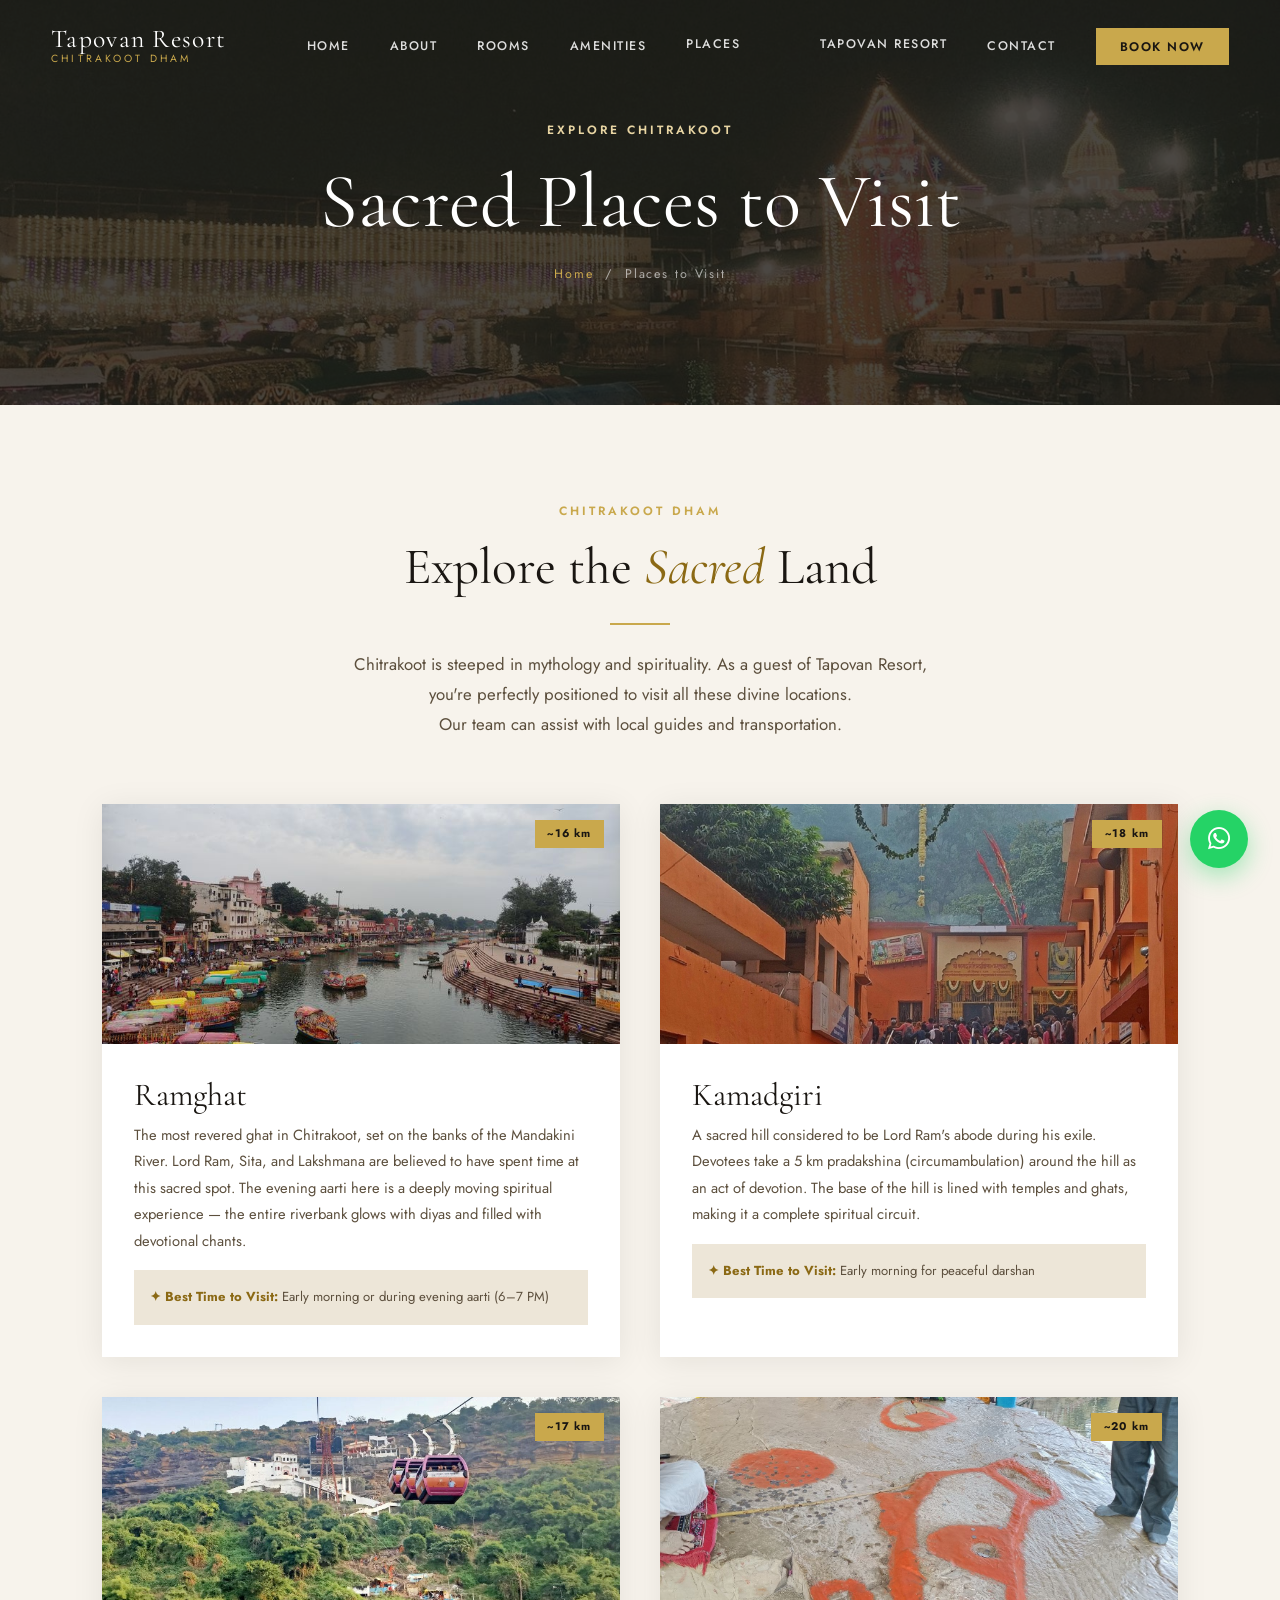
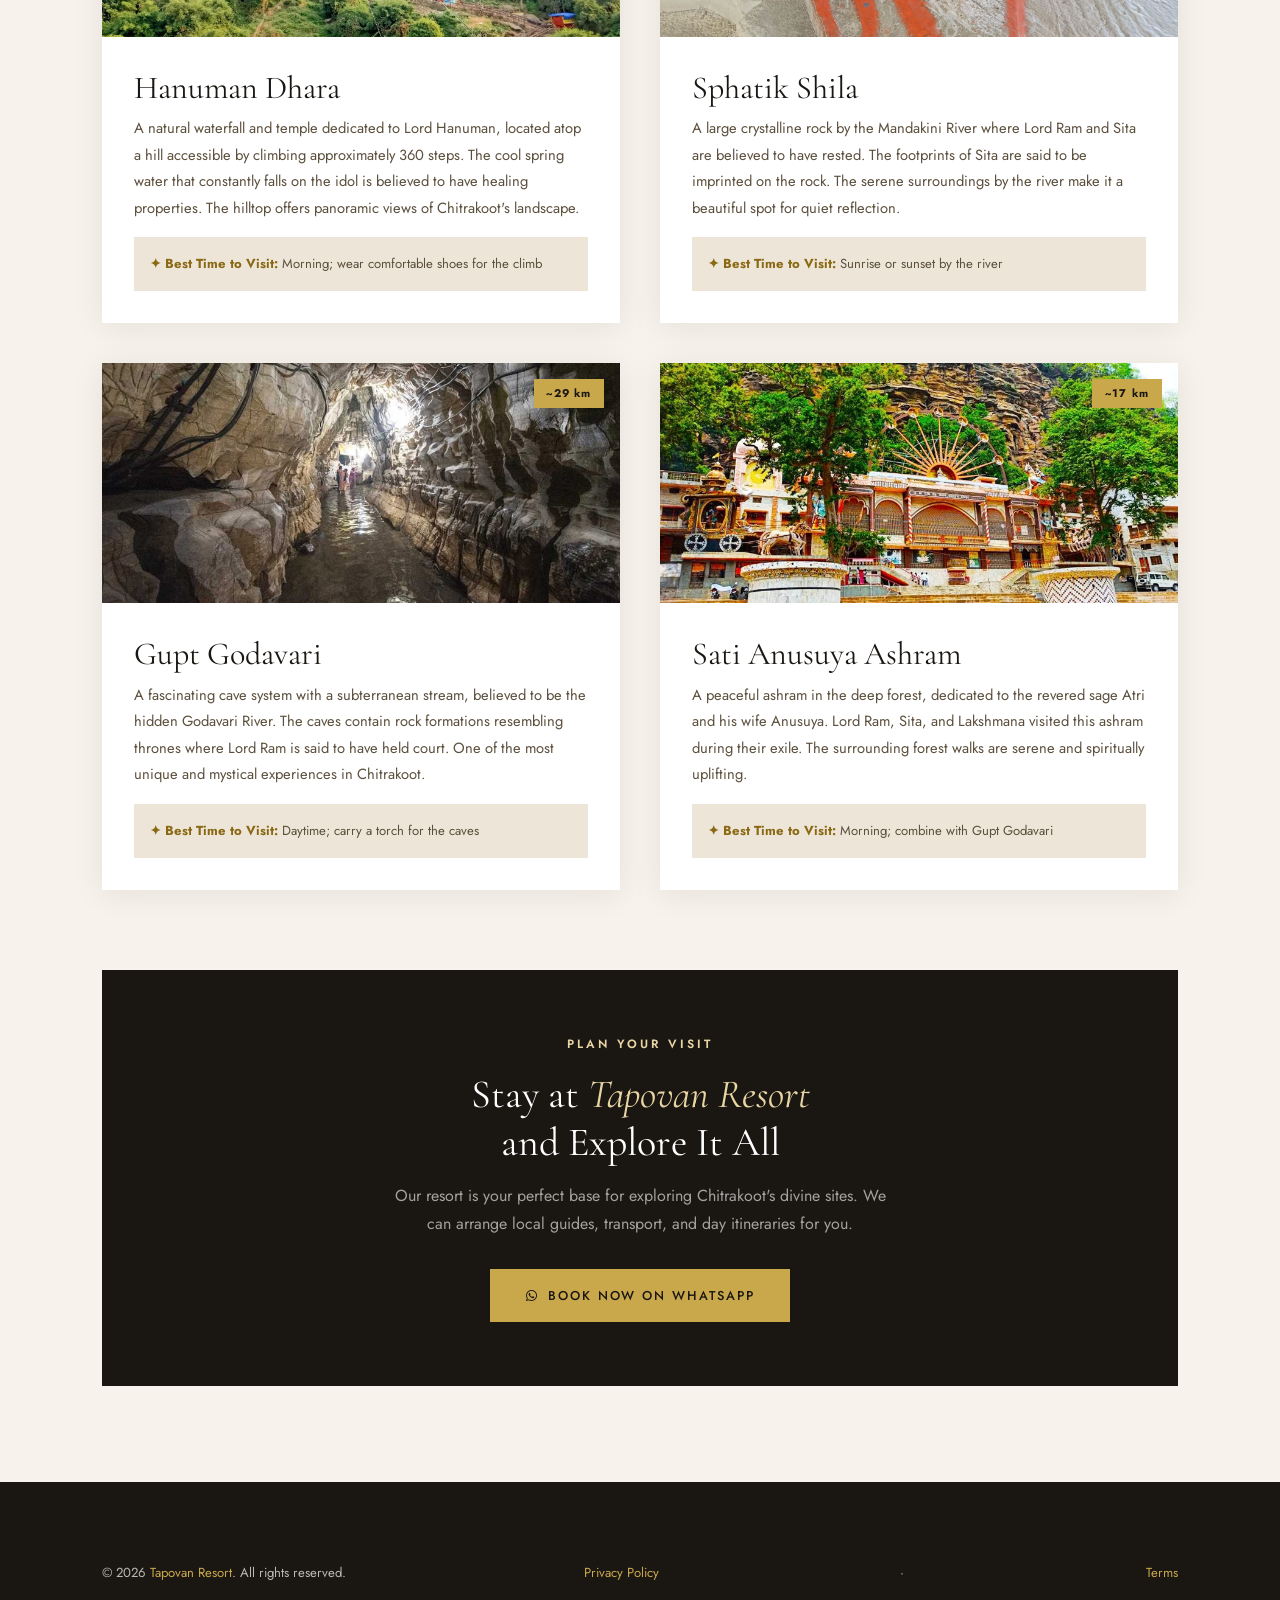
==== commit 6086f387: "Update index.html" ====
--- a/pages/places/index.html
+++ b/pages/places/index.html
@@ -61,13 +61,15 @@
   <!-- Mobile Menu -->
   <nav class="mobile-menu">
     <div class="mobile-menu-close"><i class="fa fa-times"></i></div>
-    <a href="../../index.html">Home</a>
-    <a href="../../index.html#about">About</a>
-    <a href="../../index.html#rooms">Rooms</a>
-    <a href="../../index.html#amenities">Amenities</a>
+    <a href="/">Home</a>
+    <a href="/#about">About</a>
+    <a href="/#rooms">Rooms</a>
+    <a href="/#amenities">Amenities</a>
     <!-- <a href="../../index.html#gallery">Gallery</a> -->
     <a href="../places/">Places</a>
-    <a href="../../index.html#contact">Contact</a>
+    <a href="/#contact">Contact</a>
+    <a href="/" class="nav-logo">
+      <a href="/">Tapovan Resort</a>
   </nav>
 
   <!-- Navbar -->
@@ -77,13 +79,15 @@
       <span>Chitrakoot Dham</span>
     </a>
     <ul class="nav-links">
-      <li><a href="../../index.html">Home</a></li>
-      <li><a href="../../index.html#about">About</a></li>
-      <li><a href="../../index.html#rooms">Rooms</a></li>
-      <li><a href="../../index.html#amenities">Amenities</a></li>
+      <li><a href="/">Home</a></li>
+      <li><a href="/#about">About</a></li>
+      <li><a href="/#rooms">Rooms</a></li>
+      <li><a href="/#amenities">Amenities</a></li>
       <!--- <li><a href="../../index.html#gallery">Gallery</a></li> -->
       <a href="../places/">Places</a>
-      <li><a href="../../index.html#contact">Contact</a></li>
+      <a href="/" class="nav-logo">
+        <a href="/">Tapovan Resort</a>
+      <li><a href="/#contact">Contact</a></li>
       <li><a href="https://wa.me/919956009727" target="_blank" class="nav-book">Book Now</a></li>
     </ul>
     <div class="hamburger"><span></span><span></span><span></span></div>
@@ -100,7 +104,7 @@
       <span class="section-tag" style="color:var(--gold-light);">Explore Chitrakoot</span>
       <h1>Sacred Places to Visit</h1>
       <div class="breadcrumb">
-        <a href="../../index.html">Home</a> &nbsp;/&nbsp; Places to Visit
+       <a href="/">Home</a> &nbsp;/&nbsp; Places to Visit
       </div>
     </div>
   </div>
@@ -257,7 +261,7 @@
   <!-- Footer -->
   <footer>
     <div class="footer-bottom" style="border-top:none; padding-top:0;">
-      <p>© 2026 <a href="../../index.html">Tapovan Resort</a>. All rights reserved.</p>
+      <p>© 2026 <a href="/">Tapovan Resort</a>. All rights reserved.</p>
       <a href="../privacy/">Privacy Policy</a> &nbsp;·&nbsp; <a href="../terms/">Terms</a>
     </div>
   </footer>
